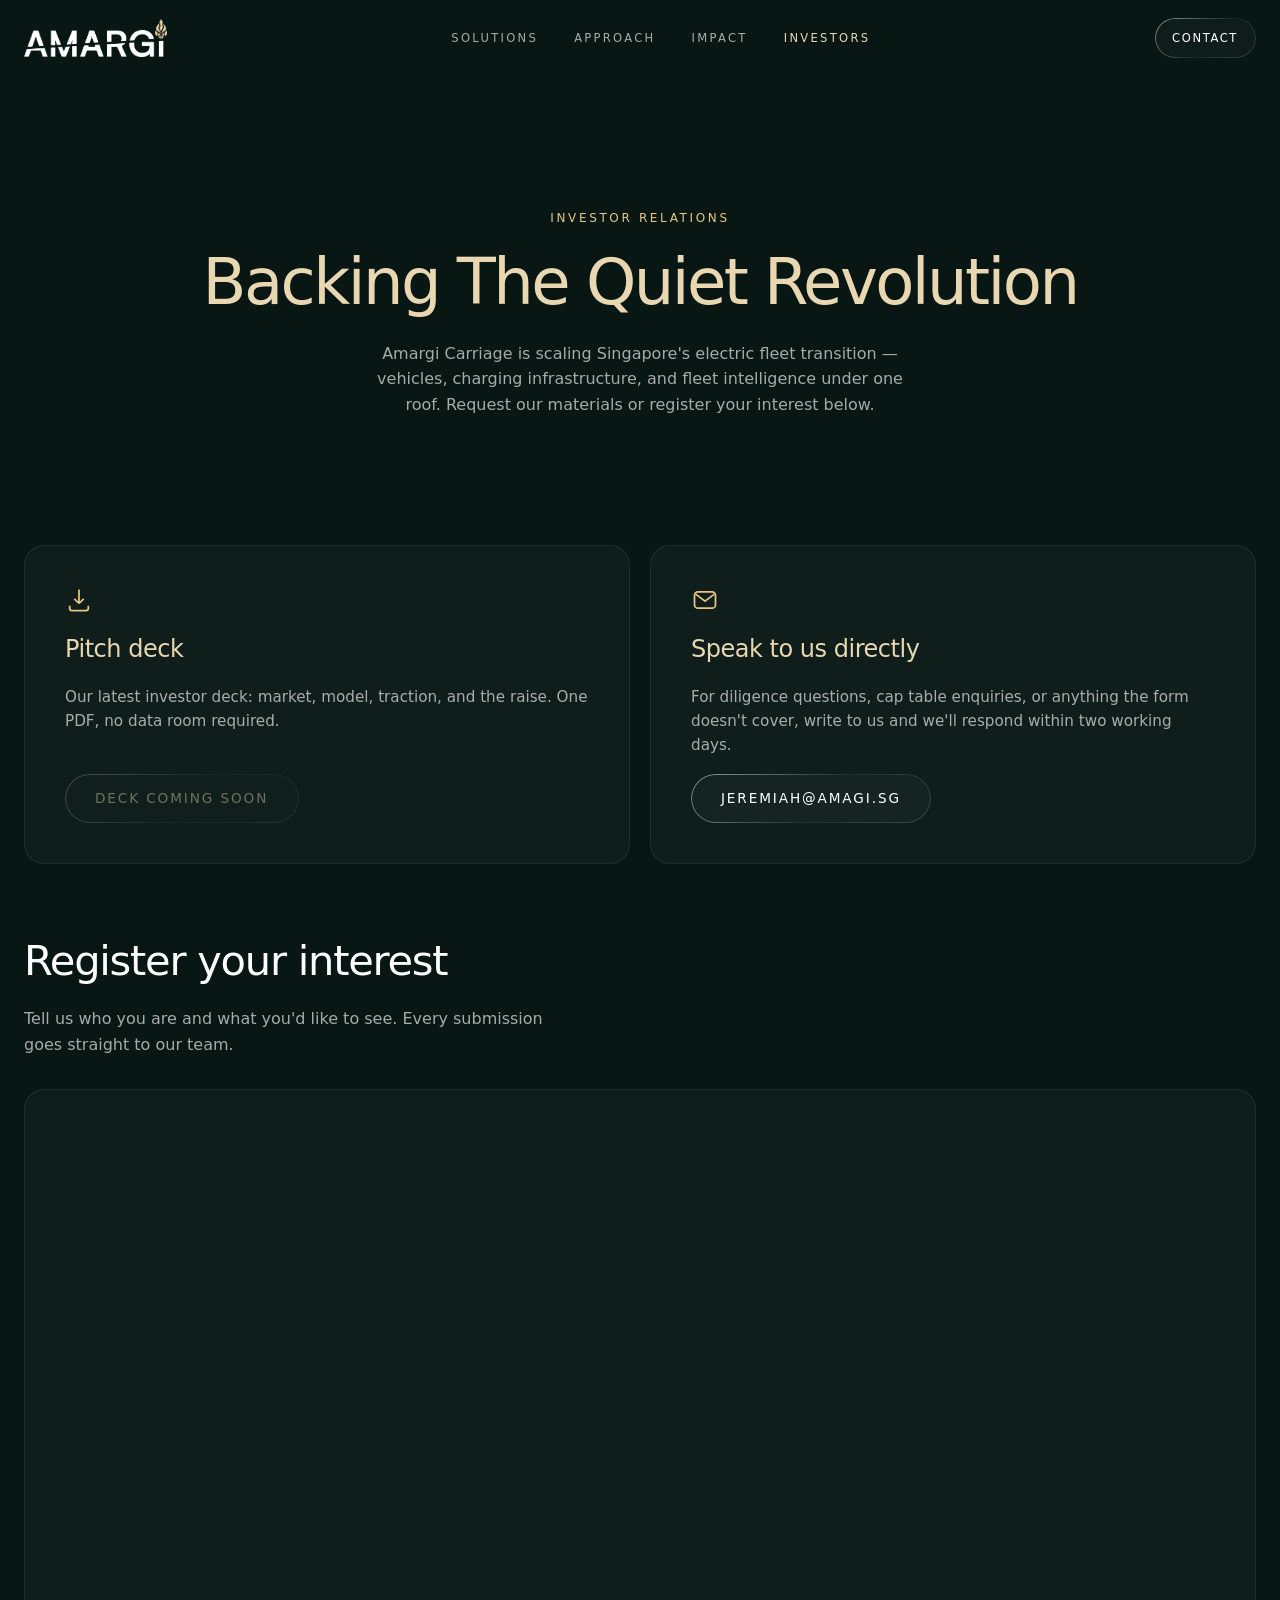
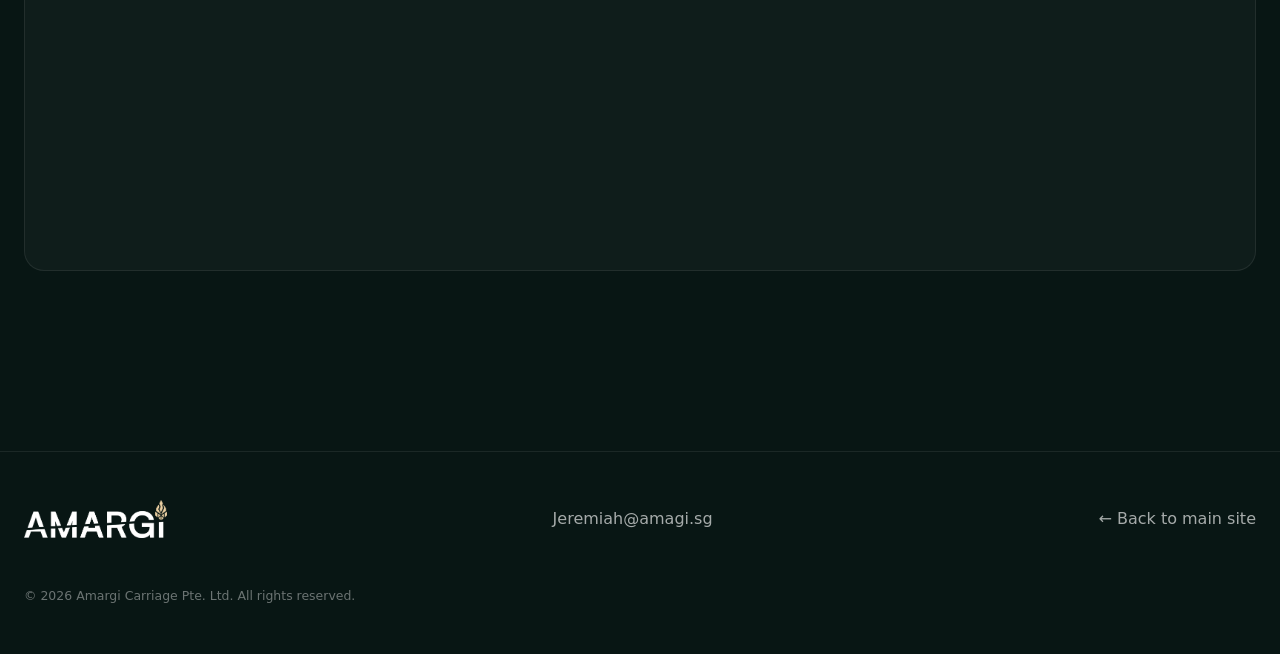
==== investors.html @ 46b54e45 "Add investor relations page with lead capture; set public contact email - investors.html: pitch deck" ====
<!DOCTYPE html>
<html lang="en">
<head>
<meta charset="UTF-8">
<meta name="viewport" content="width=device-width, initial-scale=1">
<title>Investor Relations — Amargi Carriage</title>
<meta name="description" content="Investor relations for Amargi Carriage — request the pitch deck and register interest in Singapore's electric fleet transition.">
<link rel="icon" type="image/png" href="assets/favicon.png">

<link rel="preconnect" href="https://api.fontshare.com">
<link href="https://api.fontshare.com/v2/css?f[]=satoshi@300,400,500,700&display=swap" rel="stylesheet">

<link rel="stylesheet" href="assets/site.css">
<style>
/* Investor page specifics */
.ir-header {
  padding: calc(76px + clamp(4rem, 10vw, 8rem)) 0 clamp(2.5rem, 6vw, 4rem);
  text-align: center;
}
.ir-header .lede { margin: 1.5rem auto 0; }
.ir-cards {
  display: grid;
  grid-template-columns: 1fr 1fr;
  gap: 1.25rem;
  margin-block: clamp(2.5rem, 6vw, 4rem);
}
.ir-card {
  display: flex;
  flex-direction: column;
  align-items: flex-start;
  gap: 1rem;
  padding: 2.5rem;
  border-radius: var(--radius-card);
  background: rgba(255, 255, 255, 0.03);
  border: 1px solid var(--glass);
}
.ir-card h2 {
  font-size: 1.5rem;
  font-weight: 300;
  letter-spacing: -0.02em;
  color: var(--accent);
}
.ir-card p { color: var(--muted); font-size: 0.95rem; flex: 1; }
.ir-card svg { color: var(--accent-alt); }
.btn[aria-disabled="true"] { opacity: 0.45; pointer-events: none; }
.ir-form-wrap {
  margin-bottom: var(--section-gap);
}
.ir-form-wrap h2 {
  font-size: clamp(1.8rem, 1rem + 2.5vw, 2.6rem);
  font-weight: 300;
  letter-spacing: -0.03em;
  margin-bottom: 0.75rem;
}
.ir-form-wrap > p { color: var(--muted); margin-bottom: 2rem; max-width: 34rem; }
.ir-form-frame {
  border-radius: var(--radius-card);
  overflow: hidden;
  border: 1px solid var(--glass);
  background: rgba(255, 255, 255, 0.03);
}
.ir-form-frame iframe { display: block; width: 100%; height: 780px; border: 0; }
@media (max-width: 760px) {
  .ir-cards { grid-template-columns: 1fr; }
}
</style>
</head>
<body>

<header class="nav" id="nav">
  <div class="container nav-inner">
    <a class="nav-logo" href="index.html" aria-label="Amargi Carriage — home"><img src="assets/amargi-logo.png" alt="Amargi Carriage"></a>
    <nav class="nav-links" aria-label="Primary">
      <a href="index.html#solutions">Solutions</a>
      <a href="index.html#approach">Approach</a>
      <a href="index.html#impact">Impact</a>
      <a href="investors.html" style="color: var(--accent);" aria-current="page">Investors</a>
    </nav>
    <a class="btn nav-lang" href="mailto:Jeremiah@amagi.sg">Contact</a>
  </div>
</header>

<main>
  <section class="ir-header container">
    <p class="eyebrow reveal">Investor relations</p>
    <h1 class="display-2 reveal" style="--stagger: 1; color: var(--accent);">Backing the quiet revolution</h1>
    <p class="lede reveal" style="--stagger: 2">Amargi Carriage is scaling Singapore's electric fleet transition — vehicles, charging infrastructure, and fleet intelligence under one roof. Request our materials or register your interest below.</p>
  </section>

  <div class="container">
    <div class="ir-cards">
      <div class="ir-card reveal">
        <svg width="28" height="28" viewBox="0 0 24 24" fill="none" stroke="currentColor" stroke-width="1.5" aria-hidden="true"><path d="M12 3v12m0 0 4-4m-4 4-4-4"/><path d="M4 17v2a2 2 0 0 0 2 2h12a2 2 0 0 0 2-2v-2"/></svg>
        <h2>Pitch deck</h2>
        <p>Our latest investor deck: market, model, traction, and the raise. One PDF, no data room required.</p>
        <!-- PLACEHOLDER: drop the real deck at assets/pitch-deck.pdf — the button below enables itself automatically once the file exists -->
        <a class="btn btn--gold" id="deckBtn" href="assets/pitch-deck.pdf" download aria-disabled="true">Deck coming soon</a>
      </div>
      <div class="ir-card reveal" style="--stagger: 1">
        <svg width="28" height="28" viewBox="0 0 24 24" fill="none" stroke="currentColor" stroke-width="1.5" aria-hidden="true"><rect x="3" y="5" width="18" height="14" rx="3"/><path d="m4 7 8 6 8-6"/></svg>
        <h2>Speak to us directly</h2>
        <p>For diligence questions, cap table enquiries, or anything the form doesn't cover, write to us and we'll respond within two working days.</p>
        <a class="btn" href="mailto:Jeremiah@amagi.sg">Jeremiah@amagi.sg</a>
      </div>
    </div>

    <div class="ir-form-wrap" id="register">
      <h2 class="reveal">Register your interest</h2>
      <p class="reveal" style="--stagger: 1">Tell us who you are and what you'd like to see. Every submission goes straight to our team.</p>
      <div class="ir-form-frame reveal" style="--stagger: 2">
        <iframe src="https://form.jotform.com/261854043641051" title="Amargi Carriage — register interest form" loading="lazy"></iframe>
      </div>
    </div>
  </div>
</main>

<footer class="footer">
  <div class="container footer-inner">
    <a class="nav-logo" href="index.html"><img src="assets/amargi-logo.png" alt="Amargi Carriage"></a>
    <a href="mailto:Jeremiah@amagi.sg">Jeremiah@amagi.sg</a>
    <a href="index.html">← Back to main site</a>
    <p class="footer-copy">© 2026 Amargi Carriage Pte. Ltd. All rights reserved.</p>
  </div>
</footer>

<script>
const nav = document.getElementById('nav');
const onScroll = () => nav.classList.toggle('is-scrolled', window.scrollY > 24);
onScroll();
window.addEventListener('scroll', onScroll, { passive: true });

const reduceMotion = window.matchMedia('(prefers-reduced-motion: reduce)').matches;
const revealEls = document.querySelectorAll('.reveal');
if (reduceMotion || !('IntersectionObserver' in window)) {
  revealEls.forEach(el => el.classList.add('is-visible'));
} else {
  const io = new IntersectionObserver(entries => {
    entries.forEach(entry => {
      if (entry.isIntersecting) { entry.target.classList.add('is-visible'); io.unobserve(entry.target); }
    });
  }, { threshold: 0.15, rootMargin: '0px 0px -40px 0px' });
  revealEls.forEach(el => io.observe(el));
}

// Enable the deck button only once assets/pitch-deck.pdf actually exists
const deckBtn = document.getElementById('deckBtn');
fetch('assets/pitch-deck.pdf', { method: 'HEAD' })
  .then(r => {
    if (r.ok) {
      deckBtn.removeAttribute('aria-disabled');
      deckBtn.textContent = 'Download pitch deck (PDF)';
    }
  })
  .catch(() => {});
</script>
</body>
</html>
---- assets/site.css ----
/* ============================================================
   THEME — retint the whole site from this one block
   ============================================================ */
:root {
  --bg: #081614;                    /* near-black, dark teal-green undertone */
  --fg: #FFFFFF;                    /* primary text */
  --accent: #E9D7B1;                /* champagne gold — headlines, key accents */
  --accent-alt: #E8C583;            /* secondary gold */
  --accent-alt-2: #FBDDAF;          /* lightest gold */
  --bronze: rgba(109, 87, 50, 0.77);/* muted secondary, used sparingly */
  --glass: rgba(255, 255, 255, 0.08);
  --glass-strong: rgba(255, 255, 255, 0.14);
  --muted: rgba(255, 255, 255, 0.64);
  --scrim: rgba(8, 22, 20, 0.92);

  --font-sans: "Satoshi", "Helvetica Neue", "Segoe UI", system-ui, sans-serif;

  --display-1: clamp(2.6rem, 1rem + 6.2vw, 5.125rem);   /* hero ~82px */
  --display-2: clamp(2.1rem, 1rem + 4.4vw, 4rem);       /* sections ~64px */
  --section-gap: clamp(120px, 14vw, 200px);
  --container: 1240px;
  --radius-card: 20px;
  --radius-pill: 40px;

  --ease-out: cubic-bezier(0.22, 1, 0.36, 1);
  --z-nav: 50; --z-overlay: 30; --z-raised: 20; --z-base: 10;
}

/* ============================================================
   BASE
   ============================================================ */
*, *::before, *::after { box-sizing: border-box; margin: 0; padding: 0; }
html { scroll-behavior: smooth; }
body {
  background: var(--bg);
  color: var(--fg);
  font-family: var(--font-sans);
  font-weight: 400;
  font-size: 1rem;
  line-height: 1.6;
  -webkit-font-smoothing: antialiased;
  overflow-x: hidden;
}
img, video { display: block; max-width: 100%; }
a { color: inherit; text-decoration: none; }
ul { list-style: none; }

::selection { background: var(--accent); color: var(--bg); }

:focus-visible {
  outline: 2px solid var(--accent);
  outline-offset: 3px;
  border-radius: 4px;
}

.container {
  width: min(var(--container), 100% - 3rem);
  margin-inline: auto;
}

.section { padding-block: calc(var(--section-gap) / 2); }

/* Display type */
.display-1, .display-2 {
  font-weight: 300;
  letter-spacing: -0.04em;
  text-transform: capitalize;
  text-wrap: balance;
}
.display-1 { font-size: var(--display-1); line-height: 1.3; color: var(--accent); }
.display-2 { font-size: var(--display-2); line-height: 1.07; }

.eyebrow {
  display: inline-block;
  font-size: 0.75rem;
  font-weight: 500;
  letter-spacing: 0.22em;
  text-transform: uppercase;
  color: var(--accent-alt);
  margin-bottom: 1.25rem;
}
.lede { color: var(--muted); max-width: 34rem; }

/* ============================================================
   GLASSMORPHISM BUTTON — transparent bg, blur, gradient border
   ============================================================ */
.btn {
  position: relative;
  display: inline-flex;
  align-items: center;
  gap: 0.6rem;
  min-height: 48px;
  padding: 0.85rem 1.9rem;
  border: 0;
  border-radius: var(--radius-pill);
  background: rgba(255, 255, 255, 0.03);
  -webkit-backdrop-filter: blur(12px);
  backdrop-filter: blur(12px);
  color: var(--fg);
  font-family: inherit;
  font-size: 0.85rem;
  font-weight: 500;
  letter-spacing: 0.14em;
  text-transform: uppercase;
  cursor: pointer;
  transition: background 250ms var(--ease-out), color 250ms var(--ease-out);
}
/* Diagonal gradient border: white fading to transparent */
.btn::before {
  content: "";
  position: absolute;
  inset: 0;
  border-radius: inherit;
  padding: 1px;
  background: linear-gradient(135deg, rgba(255,255,255,0.55), rgba(255,255,255,0.06) 55%, rgba(255,255,255,0.18));
  -webkit-mask: linear-gradient(#fff 0 0) content-box, linear-gradient(#fff 0 0);
  -webkit-mask-composite: xor;
          mask: linear-gradient(#fff 0 0) content-box, linear-gradient(#fff 0 0);
          mask-composite: exclude;
  pointer-events: none;
}
.btn:hover { background: rgba(255, 255, 255, 0.09); }
.btn--gold { color: var(--accent); }
.btn--gold::before {
  background: linear-gradient(135deg, rgba(233,215,177,0.65), rgba(233,215,177,0.08) 55%, rgba(233,215,177,0.25));
}
.btn--gold:hover { background: rgba(233, 215, 177, 0.1); }
.btn .btn-arrow { transition: transform 250ms var(--ease-out); }
.btn:hover .btn-arrow { transform: translateX(4px); }

/* ============================================================
   SCROLL REVEAL
   ============================================================ */
.reveal {
  opacity: 0;
  transform: translateY(20px);
  transition: opacity 700ms var(--ease-out), transform 700ms var(--ease-out);
  transition-delay: calc(var(--stagger, 0) * 100ms);
}
.reveal.is-visible { opacity: 1; transform: none; }

/* Scroll-scrubbed image settle: photos ease from 1.12 to 1.0 as they enter the viewport */
@supports (animation-timeline: view()) {
  .pillar-media img, .value-photo img, .bento-photo img {
    animation: img-settle linear both;
    animation-timeline: view();
    animation-range: entry 0% cover 45%;
  }
}
@keyframes img-settle {
  from { transform: scale(1.12); }
  to { transform: scale(1); }
}

@media (prefers-reduced-motion: reduce) {
  html { scroll-behavior: auto; }
  .reveal { opacity: 1; transform: none; transition: none; }
  .marquee-track { animation: none !important; }
  .mega-track { animation: none !important; }
  .hero-sheen { animation: none !important; }
  .pillar-media img, .value-photo img, .bento-photo img { animation: none !important; }
}

/* ============================================================
   1. NAV
   ============================================================ */
.nav {
  position: fixed;
  inset: 0 0 auto 0;
  z-index: var(--z-nav);
  transition: background 300ms var(--ease-out), border-color 300ms var(--ease-out);
  border-bottom: 1px solid transparent;
}
.nav.is-scrolled {
  background: rgba(8, 22, 20, 0.72);
  -webkit-backdrop-filter: blur(16px);
  backdrop-filter: blur(16px);
  border-bottom-color: var(--glass);
}
.nav-inner {
  display: flex;
  align-items: center;
  justify-content: space-between;
  gap: 2rem;
  min-height: 76px;
}
.nav-logo { display: inline-flex; align-items: center; }
.nav-logo img { height: 38px; width: auto; }
.nav-links {
  display: flex;
  align-items: center;
  gap: 2.25rem;
  font-size: 0.72rem;
  font-weight: 500;
  letter-spacing: 0.2em;
  text-transform: uppercase;
}
.nav-links a {
  color: var(--muted);
  padding: 0.5rem 0;
  transition: color 200ms var(--ease-out);
}
.nav-links a:hover { color: var(--accent); }
.lang-switch { position: relative; }
.nav-lang {
  min-height: 40px;
  padding: 0.5rem 1.1rem;
  font-size: 0.72rem;
}
.lang-menu {
  position: absolute;
  top: calc(100% + 8px);
  right: 0;
  min-width: 150px;
  padding: 0.4rem;
  border-radius: 14px;
  background: rgba(8, 22, 20, 0.92);
  -webkit-backdrop-filter: blur(16px);
  backdrop-filter: blur(16px);
  border: 1px solid var(--glass);
  opacity: 0;
  transform: scale(0.96) translateY(-6px);
  transform-origin: top right;
  pointer-events: none;
  transition: opacity 180ms cubic-bezier(.165,.84,.44,1), transform 180ms cubic-bezier(.165,.84,.44,1);
}
.lang-switch.is-open .lang-menu { opacity: 1; transform: none; pointer-events: auto; }
.lang-menu button {
  display: block;
  width: 100%;
  padding: 0.6rem 0.9rem;
  border: 0;
  border-radius: 9px;
  background: none;
  color: var(--muted);
  font-family: inherit;
  font-size: 0.82rem;
  text-align: left;
  cursor: pointer;
  transition: background 150ms ease, color 150ms ease;
}
.lang-menu button:hover { background: var(--glass); color: var(--fg); }
.lang-menu button[aria-current="true"] { color: var(--accent); }
@media (max-width: 860px) {
  .nav-links { display: none; } /* keep it minimal on mobile; hero CTA carries the action */
}

/* ============================================================
   2. HERO
   ============================================================ */
.hero {
  position: relative;
  min-height: 100svh;
  display: grid;
  place-items: center;
  text-align: center;
  overflow: hidden;
}
.hero-media {
  position: absolute;
  inset: -1px 0;
  z-index: 0;
  will-change: transform;
}
.hero-content { will-change: transform, opacity; }
/* PLACEHOLDER: swap this gradient block for your hero video (see commented <video> in HTML) */
.hero-media-placeholder {
  position: absolute;
  inset: 0;
  background:
    radial-gradient(120% 90% at 70% 10%, rgba(233,215,177,0.10), transparent 55%),
    radial-gradient(90% 70% at 15% 85%, rgba(109,87,50,0.28), transparent 60%),
    linear-gradient(180deg, #0B1F1C 0%, var(--bg) 70%);
}
.hero-sheen {
  position: absolute;
  inset: -40%;
  background: conic-gradient(from 180deg at 50% 50%, transparent 70%, rgba(233,215,177,0.05) 82%, transparent 94%);
  animation: sheen 24s linear infinite;
}
@keyframes sheen { to { transform: rotate(1turn); } }
.hero-media video, .hero-media img { position: absolute; inset: 0; width: 100%; height: 100%; object-fit: cover; }
.pillar-media img, .bento-photo img { position: absolute; inset: 0; width: 100%; height: 100%; object-fit: cover; }
.value-photo img { width: 100%; height: 100%; object-fit: cover; }
.bento-photo::after {
  content: "";
  position: absolute;
  inset: 0;
  border: 1px solid var(--glass);
  border-radius: inherit;
  pointer-events: none;
}
.hero-scrim {
  position: absolute;
  inset: 0;
  background: linear-gradient(180deg, rgba(8,22,20,0.6) 0%, rgba(8,22,20,0.45) 45%, var(--bg) 100%);
}
.hero-content {
  position: relative;
  z-index: var(--z-base);
  padding: 8rem 1.5rem 6rem;
  max-width: 62rem;
}
.hero-content .lede { margin: 1.75rem auto 2.75rem; }

/* ============================================================
   3. PILLARS
   ============================================================ */
.pillar {
  display: grid;
  grid-template-columns: 1fr 1fr;
  gap: clamp(2.5rem, 6vw, 6rem);
  align-items: center;
}
.pillar + .pillar { margin-top: calc(var(--section-gap) * 0.65); }
.pillar:nth-child(even) .pillar-media { order: 2; }
.pillar-media {
  position: relative;
  aspect-ratio: 4 / 3;
  border-radius: var(--radius-card);
  overflow: hidden;
}
/* PLACEHOLDER: swap each .pillar-media-placeholder for a real <video muted autoplay loop playsinline> or <img> */
.pillar-media-placeholder {
  position: absolute;
  inset: 0;
  display: grid;
  place-items: center;
  color: var(--bronze);
  font-size: 0.72rem;
  letter-spacing: 0.2em;
  text-transform: uppercase;
  background: linear-gradient(150deg, #0D2420, #081614 60%, #0A1D1A);
}
.pillar-media::after {
  content: "";
  position: absolute;
  inset: 0;
  border-radius: inherit;
  border: 1px solid var(--glass);
  pointer-events: none;
}
.pillar h3 {
  font-size: clamp(1.6rem, 1rem + 1.8vw, 2.4rem);
  font-weight: 300;
  letter-spacing: -0.02em;
  color: var(--accent);
  margin-bottom: 1rem;
}
.pillar p { color: var(--muted); margin-bottom: 1.75rem; max-width: 30rem; }
.checklist { display: grid; gap: 0.85rem; }
.checklist li {
  display: flex;
  align-items: center;
  gap: 0.8rem;
  font-size: 0.95rem;
}
.checklist svg { flex: none; color: var(--accent-alt); }
@media (max-width: 820px) {
  .pillar { grid-template-columns: 1fr; }
  .pillar:nth-child(even) .pillar-media { order: 0; }
}

/* ============================================================
   4. VALUES — horizontal scroll cards
   ============================================================ */
.values-track {
  display: grid;
  grid-auto-flow: column;
  grid-auto-columns: clamp(280px, 32vw, 420px);
  gap: 1.25rem;
  overflow-x: auto;
  padding: 2.5rem 1.5rem 1.5rem;
  scroll-snap-type: x mandatory;
  scrollbar-width: none;
}
.values-track::-webkit-scrollbar { display: none; }
.value-card {
  position: relative;
  aspect-ratio: 3 / 4;
  border-radius: var(--radius-card);
  overflow: hidden;
  scroll-snap-align: center;
  cursor: pointer;
}
/* PLACEHOLDER: give each card a real photo via .value-card > img (object-fit: cover) */
.value-photo {
  position: absolute;
  inset: 0;
  transition: transform 600ms var(--ease-out);
}
.value-card:nth-child(1) .value-photo { background: linear-gradient(160deg, #16352F, #081614); }
.value-card:nth-child(2) .value-photo { background: linear-gradient(200deg, #2A2416, #081614); }
.value-card:nth-child(3) .value-photo { background: linear-gradient(140deg, #102A26, #0A1210); }
.value-card:nth-child(4) .value-photo { background: linear-gradient(190deg, #1F1A10, #0A1614); }
.value-card:hover .value-photo { transform: scale(1.04); }
.value-caption {
  position: absolute;
  inset: auto 0 0 0;
  z-index: var(--z-base);
  padding: 4.5rem 1.75rem 1.75rem;
  background: linear-gradient(180deg, transparent, var(--scrim));
}
.value-caption strong {
  display: block;
  font-size: 1.25rem;
  font-weight: 700;
  letter-spacing: -0.01em;
  margin-bottom: 0.35rem;
}
.value-caption span { font-size: 0.9rem; color: var(--muted); }

/* ============================================================
   4b. MEGA MARQUEE — giant outline text strip
   ============================================================ */
.mega-marquee {
  overflow: hidden;
  padding-block: clamp(2rem, 6vw, 4.5rem) 0;
}
.mega-track {
  display: flex;
  width: max-content;
  animation: marquee 38s linear infinite;
}
.mega-track > span {
  display: flex;
  align-items: center;
  gap: 0.5em;
  padding-right: 0.5em;
  font-size: clamp(64px, 10.5vw, 150px);
  font-weight: 700;
  line-height: 1.15;
  letter-spacing: -0.02em;
  text-transform: uppercase;
  white-space: nowrap;
  color: transparent;
  -webkit-text-stroke: 1.5px rgba(233, 215, 177, 0.38);
}
.mega-track i {
  font-style: normal;
  font-size: 0.28em;
  color: var(--accent);
  -webkit-text-stroke: 0;
}

/* ============================================================
   5. LOGO MARQUEE
   ============================================================ */
.marquee {
  overflow: hidden;
  border-block: 1px solid var(--glass);
  padding-block: 2.5rem;
  -webkit-mask-image: linear-gradient(90deg, transparent, #fff 12%, #fff 88%, transparent);
          mask-image: linear-gradient(90deg, transparent, #fff 12%, #fff 88%, transparent);
}
.marquee-track {
  display: flex;
  width: max-content;
  gap: 5rem;
  animation: marquee 36s linear infinite;
}
.marquee:hover .marquee-track { animation-play-state: paused; }
@keyframes marquee { to { transform: translateX(-50%); } }
/* PLACEHOLDER: swap each .marquee-logo for a real grayscale <img> logo (~32px tall) */
.marquee-logo {
  flex: none;
  display: flex;
  align-items: center;
  gap: 5rem;
  font-size: 1rem;
  font-weight: 700;
  letter-spacing: 0.3em;
  text-transform: uppercase;
  color: rgba(255, 255, 255, 0.35);
  white-space: nowrap;
  filter: grayscale(1);
}

/* ============================================================
   6. STATS BENTO
   ============================================================ */
.bento {
  display: grid;
  grid-template-columns: repeat(4, 1fr);
  grid-auto-rows: minmax(180px, auto);
  gap: 1.25rem;
  margin-top: 3.5rem;
}
.bento-cell {
  display: flex;
  flex-direction: column;
  justify-content: flex-end;
  gap: 0.35rem;
  padding: 2rem;
  border-radius: var(--radius-card);
  background: rgba(255, 255, 255, 0.03);
  border: 1px solid var(--glass);
}
.bento-cell .num {
  font-size: clamp(2.4rem, 1.4rem + 2.6vw, 3.8rem);
  font-weight: 300;
  letter-spacing: -0.03em;
  line-height: 1;
  color: var(--accent);
}
.bento-cell .label {
  font-size: 0.78rem;
  letter-spacing: 0.16em;
  text-transform: uppercase;
  color: var(--muted);
}
.bento-photo {
  position: relative;
  padding: 0;
  border: 0;
  overflow: hidden;
  min-height: 320px;
}
/* PLACEHOLDER: swap for real portrait photography (<img> with object-fit: cover) */
.bento-photo-placeholder {
  position: absolute;
  inset: 0;
  display: grid;
  place-items: center;
  color: var(--bronze);
  font-size: 0.72rem;
  letter-spacing: 0.2em;
  text-transform: uppercase;
  background: linear-gradient(165deg, #14312B, #081614 75%);
  border-radius: inherit;
  border: 1px solid var(--glass);
}
.bento-tall { grid-row: span 3; }
.bento-wide { grid-column: span 2; }
@media (max-width: 980px) {
  .bento { grid-template-columns: repeat(2, 1fr); }
  .bento-tall { grid-row: span 2; }
}
@media (max-width: 540px) {
  .bento { grid-template-columns: 1fr; }
  .bento-wide { grid-column: auto; }
  .bento-tall { grid-row: auto; min-height: 320px; }
}

/* ============================================================
   7. CLOSING CTA
   ============================================================ */
.closing {
  text-align: center;
  padding-block: var(--section-gap);
}
.closing .lede { margin: 1.5rem auto 2.75rem; }
.closing-actions {
  display: flex;
  flex-wrap: wrap;
  justify-content: center;
  gap: 1rem;
}

/* ============================================================
   8. FOOTER
   ============================================================ */
.footer {
  border-top: 1px solid var(--glass);
  padding-block: 3rem;
}
.footer-inner {
  display: flex;
  flex-wrap: wrap;
  align-items: center;
  justify-content: space-between;
  gap: 1.5rem;
}
.footer a { color: var(--muted); transition: color 200ms var(--ease-out); }
.footer a:hover { color: var(--accent); }
.footer-social { display: flex; gap: 0.5rem; }
.footer-social a {
  display: grid;
  place-items: center;
  width: 44px;
  height: 44px;
  border-radius: 50%;
  border: 1px solid var(--glass);
}
.footer-copy {
  width: 100%;
  margin-top: 1.5rem;
  font-size: 0.78rem;
  color: rgba(255, 255, 255, 0.4);
}
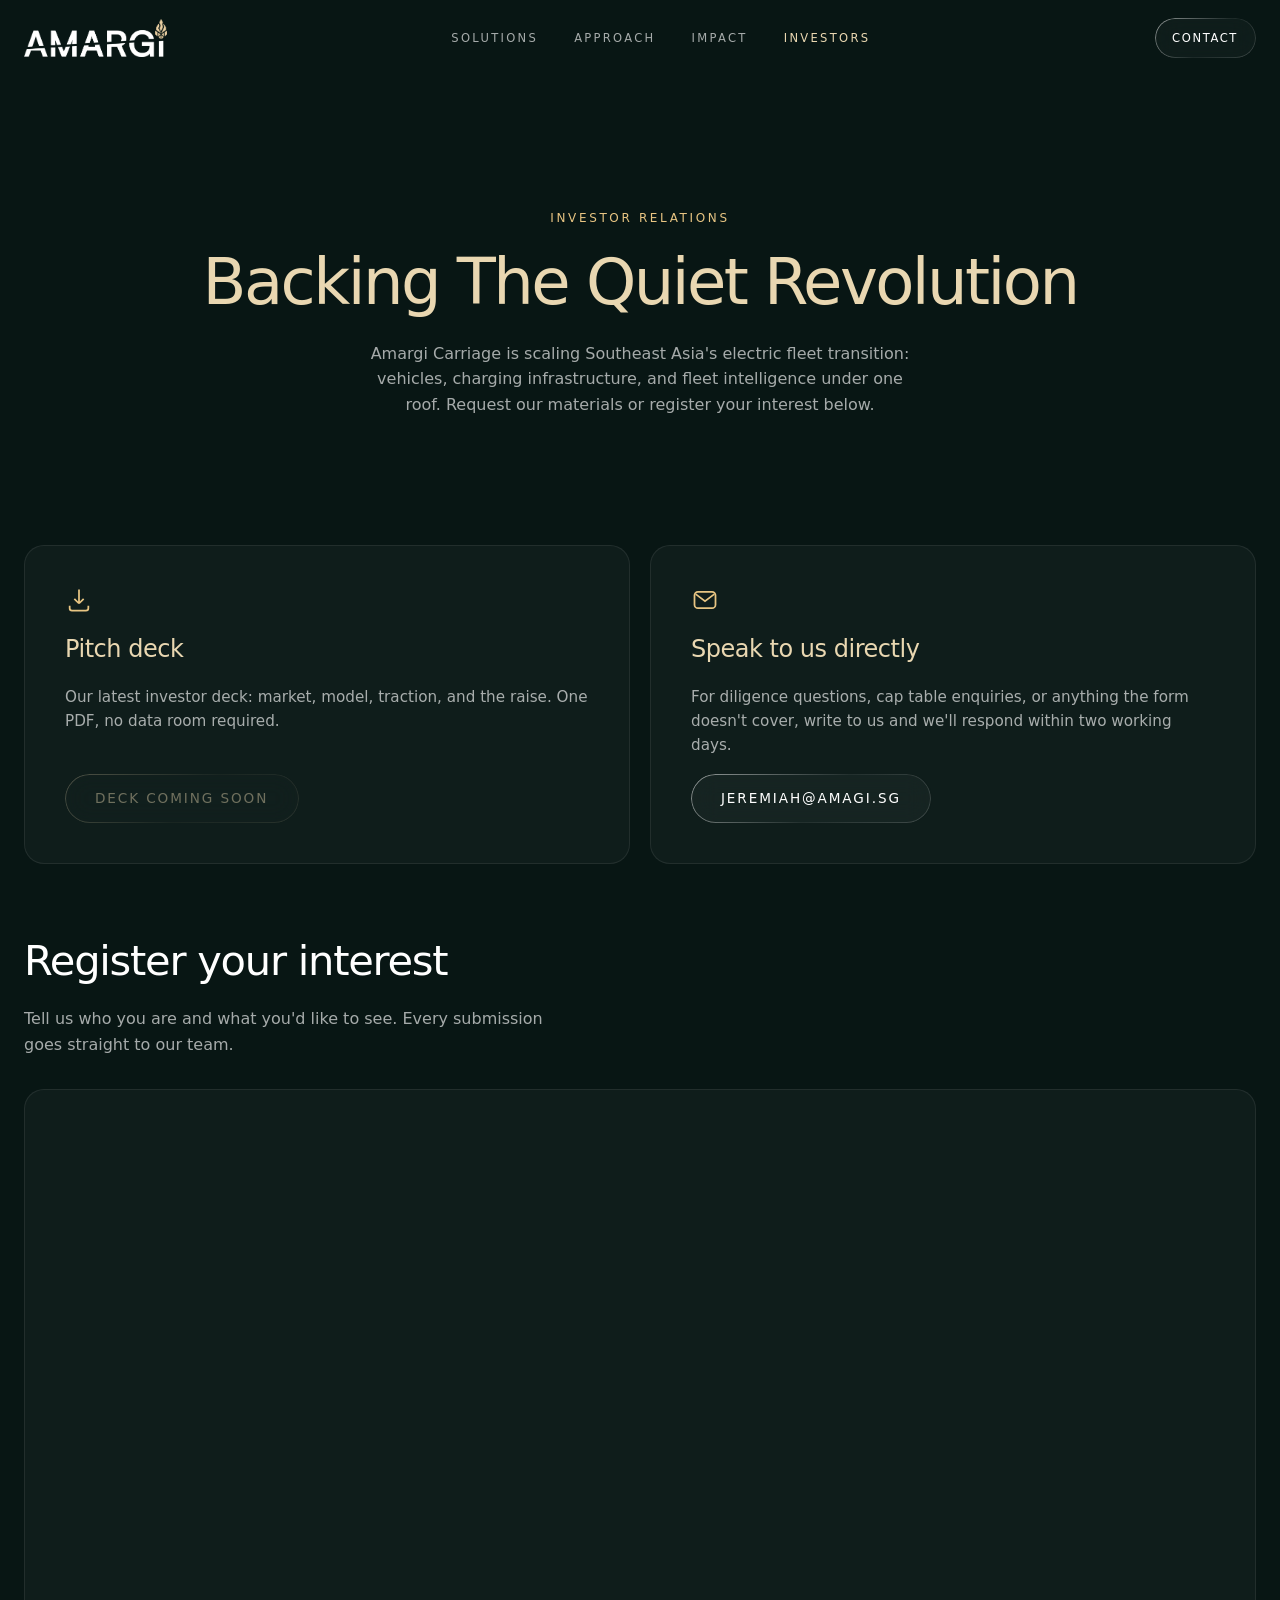
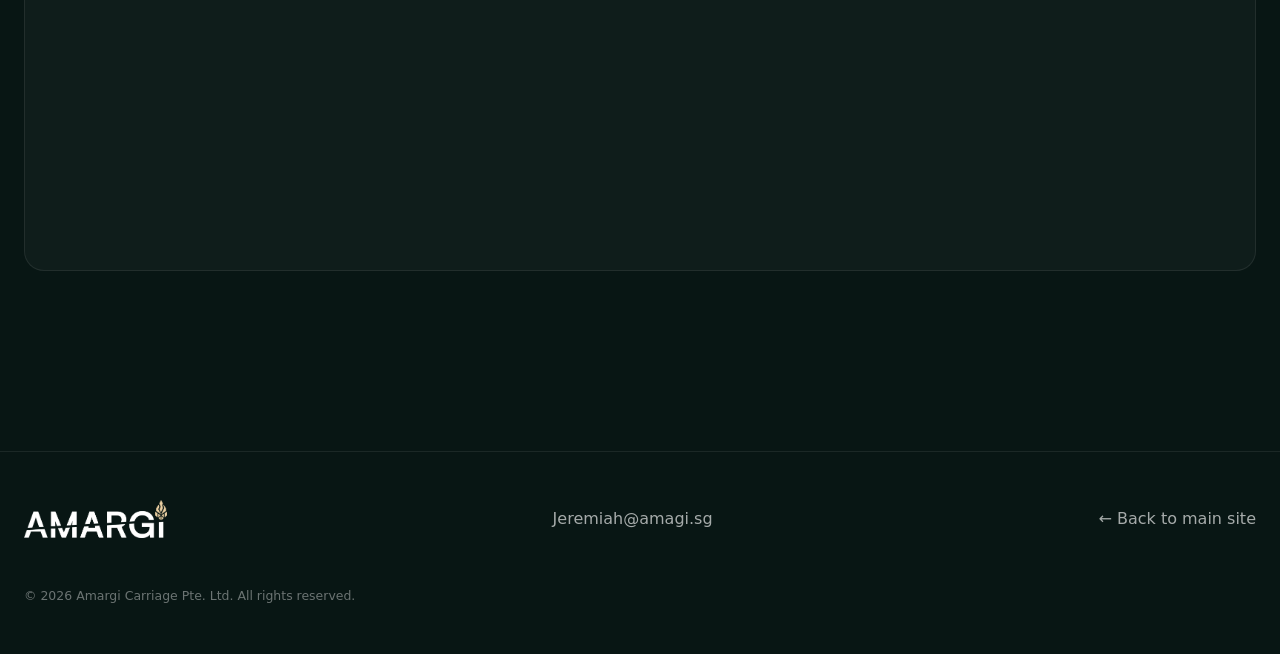
==== commit a0cd51f0: "Rebrand pitch deck to site design; SEA positioning; remove em dashes - assets/pitch-deck.pdf: 13-sli" ====
--- a/investors.html
+++ b/investors.html
@@ -3,8 +3,8 @@
 <head>
 <meta charset="UTF-8">
 <meta name="viewport" content="width=device-width, initial-scale=1">
-<title>Investor Relations — Amargi Carriage</title>
-<meta name="description" content="Investor relations for Amargi Carriage — request the pitch deck and register interest in Singapore's electric fleet transition.">
+<title>Investor Relations | Amargi Carriage</title>
+<meta name="description" content="Investor relations for Amargi Carriage: request the pitch deck and register interest in Southeast Asia's electric fleet transition.">
 <link rel="icon" type="image/png" href="assets/favicon.png">
 
 <link rel="preconnect" href="https://api.fontshare.com">
@@ -69,7 +69,7 @@
 
 <header class="nav" id="nav">
   <div class="container nav-inner">
-    <a class="nav-logo" href="index.html" aria-label="Amargi Carriage — home"><img src="assets/amargi-logo.png" alt="Amargi Carriage"></a>
+    <a class="nav-logo" href="index.html" aria-label="Amargi Carriage home"><img src="assets/amargi-logo.png" alt="Amargi Carriage"></a>
     <nav class="nav-links" aria-label="Primary">
       <a href="index.html#solutions">Solutions</a>
       <a href="index.html#approach">Approach</a>
@@ -84,7 +84,7 @@
   <section class="ir-header container">
     <p class="eyebrow reveal">Investor relations</p>
     <h1 class="display-2 reveal" style="--stagger: 1; color: var(--accent);">Backing the quiet revolution</h1>
-    <p class="lede reveal" style="--stagger: 2">Amargi Carriage is scaling Singapore's electric fleet transition — vehicles, charging infrastructure, and fleet intelligence under one roof. Request our materials or register your interest below.</p>
+    <p class="lede reveal" style="--stagger: 2">Amargi Carriage is scaling Southeast Asia's electric fleet transition: vehicles, charging infrastructure, and fleet intelligence under one roof. Request our materials or register your interest below.</p>
   </section>
 
   <div class="container">
@@ -108,7 +108,7 @@
       <h2 class="reveal">Register your interest</h2>
       <p class="reveal" style="--stagger: 1">Tell us who you are and what you'd like to see. Every submission goes straight to our team.</p>
       <div class="ir-form-frame reveal" style="--stagger: 2">
-        <iframe src="https://form.jotform.com/261854043641051" title="Amargi Carriage — register interest form" loading="lazy"></iframe>
+        <iframe src="https://form.jotform.com/261854043641051" title="Amargi Carriage register interest form" loading="lazy"></iframe>
       </div>
     </div>
   </div>
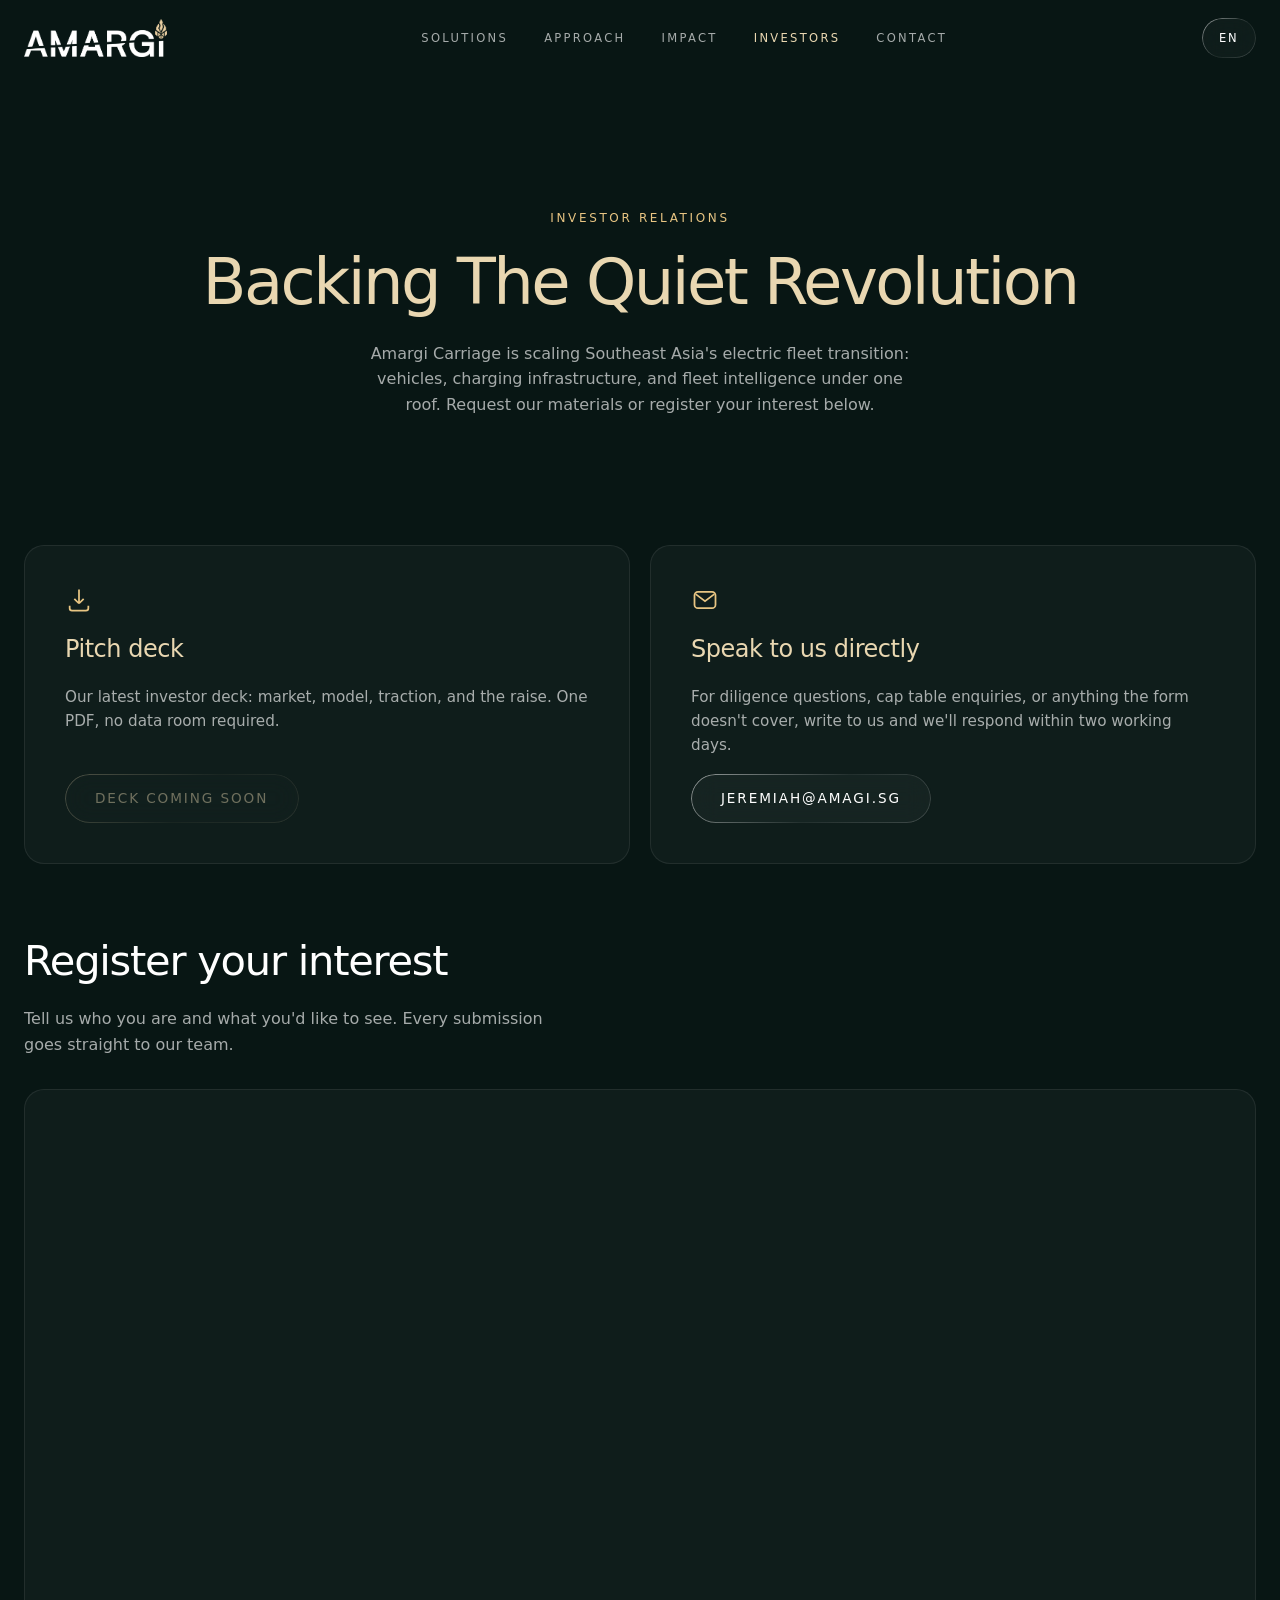
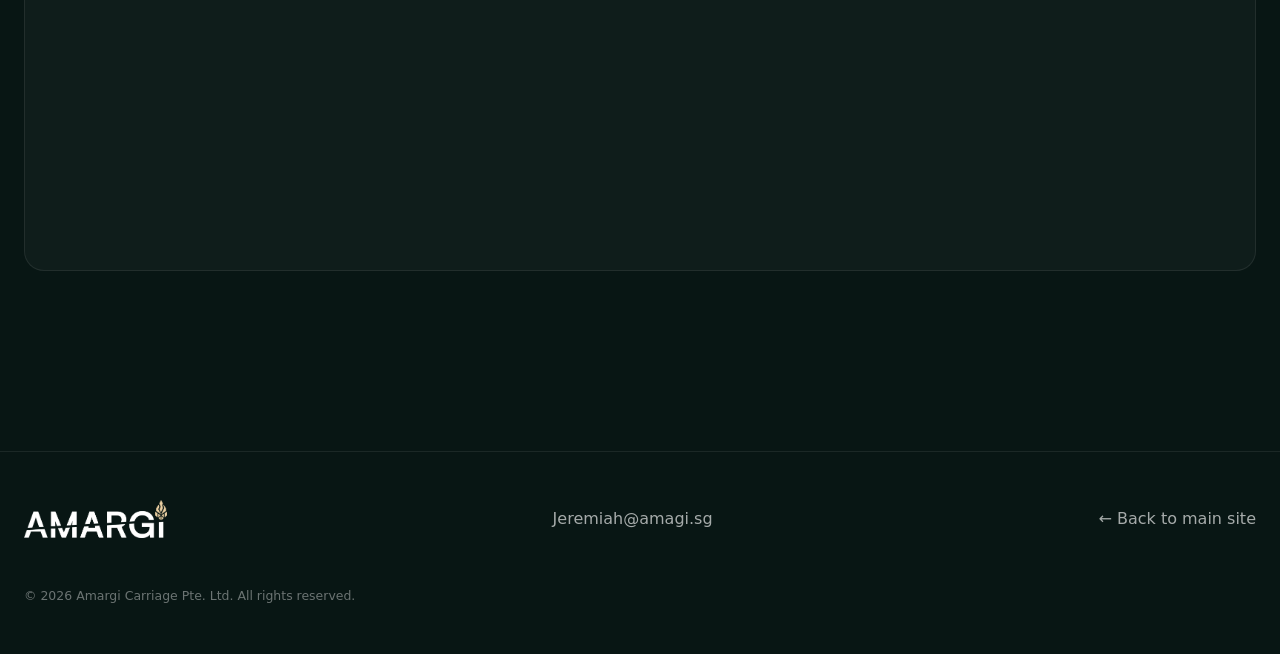
==== commit 3ae248d8: "Pitch deck in all four languages, following the site language choice - assets/build-decks.py builds " ====
--- a/investors.html
+++ b/investors.html
@@ -71,42 +71,51 @@
   <div class="container nav-inner">
     <a class="nav-logo" href="index.html" aria-label="Amargi Carriage home"><img src="assets/amargi-logo.png" alt="Amargi Carriage"></a>
     <nav class="nav-links" aria-label="Primary">
-      <a href="index.html#solutions">Solutions</a>
-      <a href="index.html#approach">Approach</a>
-      <a href="index.html#impact">Impact</a>
-      <a href="investors.html" style="color: var(--accent);" aria-current="page">Investors</a>
+      <a href="index.html#solutions" data-i18n="nav.solutions">Solutions</a>
+      <a href="index.html#approach" data-i18n="nav.approach">Approach</a>
+      <a href="index.html#impact" data-i18n="nav.impact">Impact</a>
+      <a href="investors.html" style="color: var(--accent);" aria-current="page" data-i18n="nav.investors">Investors</a>
+      <a href="mailto:Jeremiah@amagi.sg" data-i18n="nav.contact">Contact</a>
     </nav>
-    <a class="btn nav-lang" href="mailto:Jeremiah@amagi.sg">Contact</a>
+    <div class="lang-switch" id="langSwitch">
+      <button class="btn nav-lang" type="button" id="langBtn" aria-haspopup="listbox" aria-expanded="false" aria-label="Change language">EN</button>
+      <div class="lang-menu" role="listbox" aria-label="Language">
+        <button type="button" data-lang="en" aria-current="true">English</button>
+        <button type="button" data-lang="zh">中文</button>
+        <button type="button" data-lang="th">ไทย</button>
+        <button type="button" data-lang="fil">Filipino</button>
+      </div>
+    </div>
   </div>
 </header>
 
 <main>
   <section class="ir-header container">
-    <p class="eyebrow reveal">Investor relations</p>
-    <h1 class="display-2 reveal" style="--stagger: 1; color: var(--accent);">Backing the quiet revolution</h1>
-    <p class="lede reveal" style="--stagger: 2">Amargi Carriage is scaling Southeast Asia's electric fleet transition: vehicles, charging infrastructure, and fleet intelligence under one roof. Request our materials or register your interest below.</p>
+    <p class="eyebrow reveal" data-i18n="ir.eyebrow">Investor relations</p>
+    <h1 class="display-2 reveal" style="--stagger: 1; color: var(--accent);" data-i18n="ir.title">Backing the quiet revolution</h1>
+    <p class="lede reveal" style="--stagger: 2" data-i18n="ir.lede">Amargi Carriage is scaling Southeast Asia's electric fleet transition: vehicles, charging infrastructure, and fleet intelligence under one roof. Request our materials or register your interest below.</p>
   </section>
 
   <div class="container">
     <div class="ir-cards">
       <div class="ir-card reveal">
         <svg width="28" height="28" viewBox="0 0 24 24" fill="none" stroke="currentColor" stroke-width="1.5" aria-hidden="true"><path d="M12 3v12m0 0 4-4m-4 4-4-4"/><path d="M4 17v2a2 2 0 0 0 2 2h12a2 2 0 0 0 2-2v-2"/></svg>
-        <h2>Pitch deck</h2>
-        <p>Our latest investor deck: market, model, traction, and the raise. One PDF, no data room required.</p>
-        <!-- PLACEHOLDER: drop the real deck at assets/pitch-deck.pdf — the button below enables itself automatically once the file exists -->
-        <a class="btn btn--gold" id="deckBtn" href="assets/pitch-deck.pdf" download aria-disabled="true">Deck coming soon</a>
+        <h2 data-i18n="ir.deck.title">Pitch deck</h2>
+        <p data-i18n="ir.deck.desc">Our latest investor deck: market, model, traction, and the raise. One PDF, no data room required.</p>
+        <!-- Deck PDFs are per language: assets/pitch-deck-{en,zh,th,fil}.pdf, built by assets/build-decks.py -->
+        <a class="btn btn--gold" id="deckBtn" href="assets/pitch-deck-en.pdf" download aria-disabled="true" data-i18n-skip>Deck coming soon</a>
       </div>
       <div class="ir-card reveal" style="--stagger: 1">
         <svg width="28" height="28" viewBox="0 0 24 24" fill="none" stroke="currentColor" stroke-width="1.5" aria-hidden="true"><rect x="3" y="5" width="18" height="14" rx="3"/><path d="m4 7 8 6 8-6"/></svg>
-        <h2>Speak to us directly</h2>
-        <p>For diligence questions, cap table enquiries, or anything the form doesn't cover, write to us and we'll respond within two working days.</p>
+        <h2 data-i18n="ir.direct.title">Speak to us directly</h2>
+        <p data-i18n="ir.direct.desc">For diligence questions, cap table enquiries, or anything the form doesn't cover, write to us and we'll respond within two working days.</p>
         <a class="btn" href="mailto:Jeremiah@amagi.sg">Jeremiah@amagi.sg</a>
       </div>
     </div>
 
     <div class="ir-form-wrap" id="register">
-      <h2 class="reveal">Register your interest</h2>
-      <p class="reveal" style="--stagger: 1">Tell us who you are and what you'd like to see. Every submission goes straight to our team.</p>
+      <h2 class="reveal" data-i18n="ir.form.title">Register your interest</h2>
+      <p class="reveal" style="--stagger: 1" data-i18n="ir.form.desc">Tell us who you are and what you'd like to see. Every submission goes straight to our team.</p>
       <div class="ir-form-frame reveal" style="--stagger: 2">
         <iframe src="https://form.jotform.com/261854043641051" title="Amargi Carriage register interest form" loading="lazy"></iframe>
       </div>
@@ -118,8 +127,8 @@
   <div class="container footer-inner">
     <a class="nav-logo" href="index.html"><img src="assets/amargi-logo.png" alt="Amargi Carriage"></a>
     <a href="mailto:Jeremiah@amagi.sg">Jeremiah@amagi.sg</a>
-    <a href="index.html">← Back to main site</a>
-    <p class="footer-copy">© 2026 Amargi Carriage Pte. Ltd. All rights reserved.</p>
+    <a href="index.html" data-i18n="ir.back">← Back to main site</a>
+    <p class="footer-copy" data-i18n="footer.copy">© 2026 Amargi Carriage Pte. Ltd. All rights reserved.</p>
   </div>
 </footer>
 
@@ -142,16 +151,131 @@
   revealEls.forEach(el => io.observe(el));
 }
 
-// Enable the deck button only once assets/pitch-deck.pdf actually exists
+// i18n: shares the 'amargi-lang' localStorage key with the main page, so the
+// language chosen there carries through here and into the deck download.
+const I18N = {
+  en: {
+    'nav.solutions': 'Solutions', 'nav.approach': 'Approach', 'nav.impact': 'Impact', 'nav.investors': 'Investors', 'nav.contact': 'Contact',
+    'ir.eyebrow': 'Investor relations',
+    'ir.title': 'Backing the quiet revolution',
+    'ir.lede': "Amargi Carriage is scaling Southeast Asia's electric fleet transition: vehicles, charging infrastructure, and fleet intelligence under one roof. Request our materials or register your interest below.",
+    'ir.deck.title': 'Pitch deck',
+    'ir.deck.desc': 'Our latest investor deck: market, model, traction, and the raise. One PDF, no data room required.',
+    'ir.deck.soon': 'Deck coming soon',
+    'ir.deck.ready': 'Download pitch deck (PDF)',
+    'ir.direct.title': 'Speak to us directly',
+    'ir.direct.desc': "For diligence questions, cap table enquiries, or anything the form doesn't cover, write to us and we'll respond within two working days.",
+    'ir.form.title': 'Register your interest',
+    'ir.form.desc': "Tell us who you are and what you'd like to see. Every submission goes straight to our team.",
+    'ir.back': '← Back to main site',
+    'footer.copy': '© 2026 Amargi Carriage Pte. Ltd. All rights reserved.'
+  },
+  zh: {
+    'nav.solutions': '解决方案', 'nav.approach': '服务理念', 'nav.impact': '成果', 'nav.investors': '投资者关系', 'nav.contact': '联系我们',
+    'ir.eyebrow': '投资者关系',
+    'ir.title': '支持这场静谧革命',
+    'ir.lede': 'Amargi Carriage 正在推动东南亚电动车队转型的规模化：车辆、充电基础设施与车队智能，一站式服务。欢迎索取资料或在下方登记您的意向。',
+    'ir.deck.title': '融资演示文稿',
+    'ir.deck.desc': '最新投资者演示：市场、模式、进展与融资。一份PDF，无需数据室。',
+    'ir.deck.soon': '演示文稿即将上线',
+    'ir.deck.ready': '下载融资演示 (PDF)',
+    'ir.direct.title': '直接联系我们',
+    'ir.direct.desc': '尽调问题、股权结构咨询或表单未涵盖的事项，欢迎来信，我们将在两个工作日内回复。',
+    'ir.form.title': '登记您的意向',
+    'ir.form.desc': '告诉我们您是谁、想了解什么。每份提交都会直达我们的团队。',
+    'ir.back': '← 返回主页',
+    'footer.copy': '© 2026 Amargi Carriage 私人有限公司。保留所有权利。'
+  },
+  th: {
+    'nav.solutions': 'โซลูชัน', 'nav.approach': 'แนวทาง', 'nav.impact': 'ผลลัพธ์', 'nav.investors': 'นักลงทุนสัมพันธ์', 'nav.contact': 'ติดต่อเรา',
+    'ir.eyebrow': 'นักลงทุนสัมพันธ์',
+    'ir.title': 'ร่วมหนุนการปฏิวัติอันเงียบงัน',
+    'ir.lede': 'Amargi Carriage กำลังขยายการเปลี่ยนผ่านสู่ฟลีตไฟฟ้าของเอเชียตะวันออกเฉียงใต้: ยานพาหนะ โครงสร้างพื้นฐานการชาร์จ และระบบฟลีตอัจฉริยะ ครบในที่เดียว ขอเอกสารหรือลงทะเบียนความสนใจด้านล่าง',
+    'ir.deck.title': 'พิทช์เด็ค',
+    'ir.deck.desc': 'เด็คนักลงทุนล่าสุด: ตลาด โมเดล ผลงาน และการระดมทุน PDF เดียว ไม่ต้องใช้ data room',
+    'ir.deck.soon': 'เด็คพร้อมเร็ว ๆ นี้',
+    'ir.deck.ready': 'ดาวน์โหลดพิทช์เด็ค (PDF)',
+    'ir.direct.title': 'คุยกับเราโดยตรง',
+    'ir.direct.desc': 'คำถามด้าน due diligence, cap table หรือเรื่องอื่นนอกเหนือจากแบบฟอร์ม เขียนถึงเราได้เลย เราจะตอบภายในสองวันทำการ',
+    'ir.form.title': 'ลงทะเบียนความสนใจ',
+    'ir.form.desc': 'บอกเราว่าคุณคือใครและอยากเห็นอะไร ทุกการส่งจะตรงถึงทีมของเรา',
+    'ir.back': '← กลับสู่หน้าหลัก',
+    'footer.copy': '© 2026 Amargi Carriage Pte. Ltd. สงวนลิขสิทธิ์'
+  },
+  fil: {
+    'nav.solutions': 'Mga Solusyon', 'nav.approach': 'Aming Paraan', 'nav.impact': 'Epekto', 'nav.investors': 'Mga Investor', 'nav.contact': 'Makipag-ugnayan',
+    'ir.eyebrow': 'Ugnayan sa mga investor',
+    'ir.title': 'Suportahan ang tahimik na rebolusyon',
+    'ir.lede': 'Ini-scale ng Amargi Carriage ang electric fleet transition ng Southeast Asia: sasakyan, charging infrastructure, at fleet intelligence sa iisang bubong. Humiling ng materyales o magparehistro ng interes sa ibaba.',
+    'ir.deck.title': 'Pitch deck',
+    'ir.deck.desc': 'Ang pinakabagong investor deck: merkado, modelo, traction, at ang raise. Isang PDF, walang kailangang data room.',
+    'ir.deck.soon': 'Malapit nang dumating ang deck',
+    'ir.deck.ready': 'I-download ang pitch deck (PDF)',
+    'ir.direct.title': 'Direktang makipag-usap',
+    'ir.direct.desc': 'Para sa diligence questions, cap table, o anumang hindi sakop ng form, sumulat sa amin at sasagot kami sa loob ng dalawang araw ng trabaho.',
+    'ir.form.title': 'Iparehistro ang inyong interes',
+    'ir.form.desc': 'Sabihin kung sino kayo at ano ang gusto ninyong makita. Diretso sa team namin ang bawat isusumite.',
+    'ir.back': '← Bumalik sa main site',
+    'footer.copy': '© 2026 Amargi Carriage Pte. Ltd. Nakalaan ang lahat ng karapatan.'
+  }
+};
+const LANG_LABEL = { en: 'EN', zh: '中文', th: 'ไทย', fil: 'FIL' };
+const langSwitch = document.getElementById('langSwitch');
+const langBtn = document.getElementById('langBtn');
 const deckBtn = document.getElementById('deckBtn');
-fetch('assets/pitch-deck.pdf', { method: 'HEAD' })
-  .then(r => {
-    if (r.ok) {
-      deckBtn.removeAttribute('aria-disabled');
-      deckBtn.textContent = 'Download pitch deck (PDF)';
-    }
-  })
-  .catch(() => {});
+let currentLang = 'en';
+let deckReady = false;
+
+function refreshDeckBtn() {
+  const dict = I18N[currentLang];
+  deckBtn.href = `assets/pitch-deck-${currentLang}.pdf`;
+  deckBtn.textContent = deckReady ? dict['ir.deck.ready'] : dict['ir.deck.soon'];
+  if (deckReady) deckBtn.removeAttribute('aria-disabled');
+  else deckBtn.setAttribute('aria-disabled', 'true');
+}
+
+function checkDeck() {
+  deckReady = false;
+  refreshDeckBtn();
+  fetch(`assets/pitch-deck-${currentLang}.pdf`, { method: 'HEAD' })
+    .then(r => { deckReady = r.ok; refreshDeckBtn(); })
+    .catch(() => {});
+}
+
+function applyLang(lang) {
+  currentLang = lang;
+  const dict = I18N[lang] || I18N.en;
+  document.querySelectorAll('[data-i18n]').forEach(el => {
+    const val = dict[el.dataset.i18n];
+    if (val !== undefined) el.innerHTML = val;
+  });
+  document.documentElement.lang = lang === 'fil' ? 'fil' : lang;
+  langBtn.textContent = LANG_LABEL[lang];
+  langSwitch.querySelectorAll('[data-lang]').forEach(b =>
+    b.setAttribute('aria-current', b.dataset.lang === lang ? 'true' : 'false'));
+  try { localStorage.setItem('amargi-lang', lang); } catch (e) {}
+  checkDeck();
+}
+
+langBtn.addEventListener('click', () => {
+  const open = langSwitch.classList.toggle('is-open');
+  langBtn.setAttribute('aria-expanded', open);
+});
+langSwitch.querySelectorAll('[data-lang]').forEach(b =>
+  b.addEventListener('click', () => {
+    applyLang(b.dataset.lang);
+    langSwitch.classList.remove('is-open');
+    langBtn.setAttribute('aria-expanded', 'false');
+  }));
+document.addEventListener('click', e => {
+  if (!langSwitch.contains(e.target)) {
+    langSwitch.classList.remove('is-open');
+    langBtn.setAttribute('aria-expanded', 'false');
+  }
+});
+
+const savedLang = (() => { try { return localStorage.getItem('amargi-lang'); } catch (e) { return null; } })();
+applyLang(savedLang && I18N[savedLang] ? savedLang : 'en');
 </script>
 </body>
 </html>
